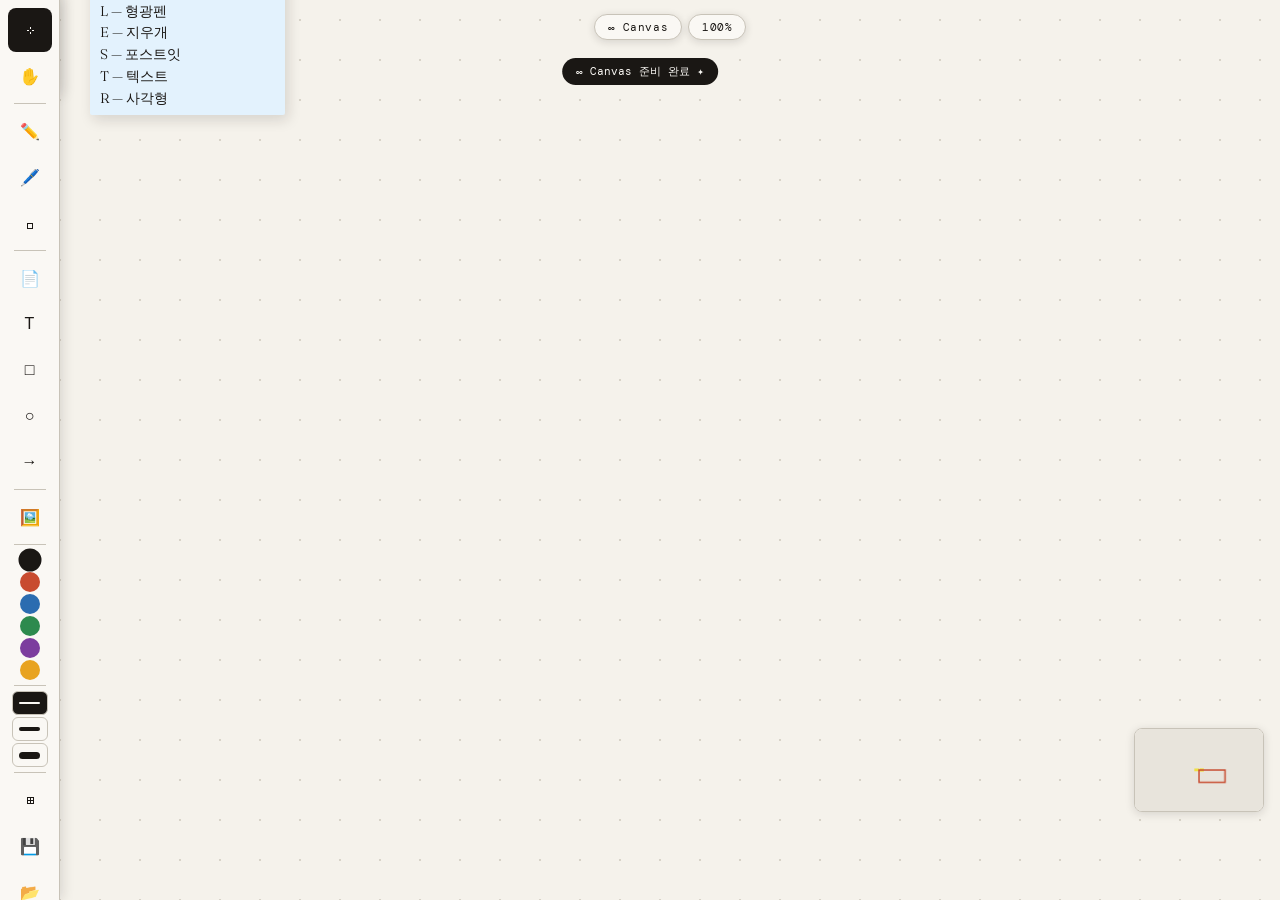
==== whiteboard-fixed.html @ ab0dd19e "Add files via upload" ====
<!DOCTYPE html>
<html lang="ko">
<head>
<meta charset="UTF-8">
<meta name="viewport" content="width=device-width, initial-scale=1.0, viewport-fit=cover, maximum-scale=1.0">
<meta name="apple-mobile-web-app-capable" content="yes">
<meta name="apple-mobile-web-app-status-bar-style" content="default">
<meta name="theme-color" content="#f5f2eb">
<title>∞ Canvas</title>
<style>
@import url('https://fonts.googleapis.com/css2?family=DM+Mono:wght@400;500&family=Fraunces:ital,opsz,wght@0,9..144,300;1,9..144,300&display=swap');

/* ══════════════════════════════════════════
   ROOT TOKENS
══════════════════════════════════════════ */
:root {
  --bg:#f5f2eb; --grid:#d8d3c8; --ink:#1a1714;
  --panel:#faf8f4; --border:#c8c3b8; --shadow:rgba(26,23,20,0.14);
  --accent:#c84b2f; --accent2:#2b6cb0;
  /* layout sizes – overridden by JS */
  --tb-w: 60px;   /* sidebar width  (≥768px) */
  --tb-h: 60px;   /* bottom bar h   (<768px) */
  --safe-b: env(safe-area-inset-bottom, 0px);
  --safe-t: env(safe-area-inset-top,    0px);
  --safe-l: env(safe-area-inset-left,   0px);
  --safe-r: env(safe-area-inset-right,  0px);
}

/* ── Reset ── */
*{margin:0;padding:0;box-sizing:border-box;}
html,body{width:100%;height:100%;overflow:hidden;}
body{
  font-family:'DM Mono',monospace;
  background:var(--bg);
  user-select:none;-webkit-user-select:none;
  touch-action:none;
  -webkit-tap-highlight-color:transparent;
}

/* ══════════════════════════════════════════
   CANVAS LAYERS
══════════════════════════════════════════ */
#grid{
  position:fixed;inset:0;pointer-events:none;z-index:0;
  background-image:radial-gradient(circle,var(--grid) 1.5px,transparent 1.5px);
  background-size:40px 40px;
}
#viewport{position:fixed;overflow:hidden;z-index:1;}
#board{position:absolute;top:0;left:0;transform-origin:0 0;will-change:transform;}
#svg-layer{position:absolute;top:0;left:0;width:1px;height:1px;overflow:visible;pointer-events:none;}
#preview-canvas{position:fixed;pointer-events:none;z-index:500;}

/* Selection lasso */
#sel-rect{
  position:fixed;border:1.5px solid var(--accent2);
  background:rgba(43,108,176,0.08);pointer-events:none;
  display:none;z-index:600;border-radius:2px;
}
.el.lasso-hover>.el-body{outline:2px dashed var(--accent2);outline-offset:2px;}

/* ══════════════════════════════════════════
   ELEMENTS (sticky / text / image)
══════════════════════════════════════════ */
.el{position:absolute;}
.el-body{width:100%;height:100%;border-radius:2px;}
.el-handles{display:none;position:absolute;inset:-1px;pointer-events:none;}
.el.selected>.el-body{outline:2px solid var(--accent2);outline-offset:2px;}
.el.selected>.el-handles{display:block;}

.h-move{position:absolute;inset:0;cursor:move;pointer-events:all;}
.h-resize{
  position:absolute;width:12px;height:12px;
  background:white;border:2px solid var(--accent2);border-radius:2px;pointer-events:all;
}
.h-resize.nw{top:-6px;left:-6px;cursor:nw-resize;}
.h-resize.ne{top:-6px;right:-6px;cursor:ne-resize;}
.h-resize.se{bottom:-6px;right:-6px;cursor:se-resize;}
.h-resize.sw{bottom:-6px;left:-6px;cursor:sw-resize;}
.h-resize.n{top:-6px;left:calc(50% - 6px);cursor:n-resize;}
.h-resize.s{bottom:-6px;left:calc(50% - 6px);cursor:s-resize;}
.h-resize.e{top:calc(50% - 6px);right:-6px;cursor:e-resize;}
.h-resize.w{top:calc(50% - 6px);left:-6px;cursor:w-resize;}

/* Touch: bigger hit targets */
@media(pointer:coarse){
  .h-resize{width:20px;height:20px;}
  .h-resize.nw{top:-10px;left:-10px;}
  .h-resize.ne{top:-10px;right:-10px;}
  .h-resize.se{bottom:-10px;right:-10px;}
  .h-resize.sw{bottom:-10px;left:-10px;}
  .h-resize.n{top:-10px;left:calc(50% - 10px);}
  .h-resize.s{bottom:-10px;left:calc(50% - 10px);}
  .h-resize.e{top:calc(50% - 10px);right:-10px;}
  .h-resize.w{top:calc(50% - 10px);left:-10px;}
}

/* Sticky */
.sticky-body{
  padding:10px;display:flex;flex-direction:column;
  box-shadow:3px 5px 14px var(--shadow);min-width:120px;min-height:90px;
}
.sticky-bar{display:flex;justify-content:flex-end;gap:4px;margin-bottom:6px;flex-shrink:0;}
.sticky-btn{
  width:18px;height:18px;border:none;border-radius:50%;
  background:rgba(0,0,0,0.18);color:rgba(0,0,0,0.6);font-size:10px;cursor:pointer;
  display:flex;align-items:center;justify-content:center;
}
.sticky-btn:hover{opacity:.7;}
.sticky-body textarea{
  flex:1;border:none;background:transparent;resize:none;
  font-family:'Fraunces',serif;font-size:14px;font-weight:300;line-height:1.55;
  color:var(--ink);outline:none;cursor:text;min-height:60px;
}

/* Text */
.text-body{
  padding:4px 6px;min-width:60px;min-height:30px;white-space:pre-wrap;
  word-break:break-word;font-family:'Fraunces',serif;font-weight:300;
  line-height:1.4;outline:none;cursor:text;background:transparent;
}

/* Image */
.image-body{display:block;width:100%;height:100%;object-fit:contain;pointer-events:none;border-radius:1px;}

/* ══════════════════════════════════════════
   SHARED BUTTON / DOT / STROKE STYLES
══════════════════════════════════════════ */
.tbtn{
  display:flex;align-items:center;justify-content:center;
  border:none;border-radius:8px;background:transparent;
  cursor:pointer;font-size:16px;color:var(--ink);
  transition:background .12s,transform .1s;
  position:relative;flex-shrink:0;
  -webkit-tap-highlight-color:transparent;
}
.tbtn:active{transform:scale(.93);}
.tbtn.active{background:var(--ink);color:var(--panel);}

/* tooltip — desktop only */
@media(hover:hover){
  .tbtn[data-tip]:hover{background:rgba(0,0,0,0.07);transform:translateY(-1px);}
  .tbtn[data-tip]:hover::after{
    content:attr(data-tip);position:absolute;
    background:var(--ink);color:var(--panel);font-size:10px;
    padding:3px 7px;border-radius:5px;white-space:nowrap;pointer-events:none;z-index:9999;
  }
}

.cdot{
  border-radius:50%;cursor:pointer;border:2px solid transparent;
  transition:transform .1s,border-color .1s;flex-shrink:0;
}
.cdot:hover{transform:scale(1.2);}
.cdot.active{border-color:var(--ink);transform:scale(1.15);}

.sbtn{
  display:flex;align-items:center;justify-content:center;
  border:1.5px solid var(--border);border-radius:6px;
  cursor:pointer;background:transparent;transition:background .12s;flex-shrink:0;
}
.sbtn:hover{background:rgba(0,0,0,0.07);}
.sbtn.active{background:var(--ink);}
.sbtn.active .sline{background:var(--panel);}
.sline{border-radius:99px;background:var(--ink);width:60%;}

.sep{background:var(--border);flex-shrink:0;}

/* ══════════════════════════════════════════
   ★ SIDEBAR TOOLBAR  (≥ 768 px wide)
══════════════════════════════════════════ */
#toolbar{
  position:fixed;left:0;top:0;bottom:0;
  width:var(--tb-w);
  z-index:1000;
  background:var(--panel);
  border-right:1.5px solid var(--border);
  box-shadow:2px 0 12px var(--shadow);
  display:flex;flex-direction:column;align-items:center;
  padding:8px 0;
  gap:2px;
  overflow:hidden;
  /* safe area */
  padding-top:calc(8px + var(--safe-t));
  padding-bottom:calc(8px + var(--safe-b));
  padding-left:var(--safe-l);
}

/* sidebar button sizes */
#toolbar .tbtn{width:44px;height:44px;font-size:16px;}
#toolbar .tbtn[data-tip]:hover::after{left:calc(100% + 8px);top:50%;transform:translateY(-50%);}
#toolbar .cdot{width:20px;height:20px;}
#toolbar .sbtn{width:36px;height:24px;}
#toolbar .sep{width:32px;height:1px;margin:3px 0;}

/* ══════════════════════════════════════════
   ★ BOTTOM TOOLBAR  (< 768 px wide)
══════════════════════════════════════════ */
@media(max-width:767px){
  #toolbar{
    /* reset sidebar */
    left:0;right:0;bottom:0;top:auto;
    width:100%;height:auto;
    flex-direction:row;
    border-right:none;border-top:1.5px solid var(--border);
    box-shadow:0 -2px 12px var(--shadow);
    padding:6px 8px;
    padding-bottom:calc(6px + var(--safe-b));
    padding-left:calc(8px + var(--safe-l));
    padding-right:calc(8px + var(--safe-r));
    overflow-x:auto;overflow-y:hidden;
    scrollbar-width:none;
    -webkit-overflow-scrolling:touch;
    justify-content:flex-start;
    gap:3px;
  }
  #toolbar::-webkit-scrollbar{display:none;}
  #toolbar .tbtn{width:40px;height:40px;font-size:18px;flex-shrink:0;}
  #toolbar .cdot{width:22px;height:22px;flex-shrink:0;}
  #toolbar .sbtn{width:30px;height:30px;flex-shrink:0;}
  #toolbar .sep{width:1px;height:28px;margin:0 2px;}
  /* tooltip 비활성 */
  #toolbar .tbtn[data-tip]:hover::after{display:none;}
}

/* ══════════════════════════════════════════
   TOPBAR
══════════════════════════════════════════ */
#topbar{
  position:fixed;z-index:1000;
  display:flex;align-items:center;gap:6px;
  pointer-events:none;
}
#topbar>*{pointer-events:all;}

/* desktop: top-center */
#topbar{
  top:calc(14px + var(--safe-t));
  left:calc(var(--tb-w) + var(--safe-l));
  right:0;
  justify-content:center;
}
.pill{
  background:var(--panel);border:1.5px solid var(--border);border-radius:999px;
  padding:5px 13px;font-size:11px;color:var(--ink);
  box-shadow:0 2px 8px var(--shadow);letter-spacing:.05em;white-space:nowrap;
}
#zoom-pill{cursor:pointer;min-width:54px;text-align:center;}
#zoom-pill:hover{background:rgba(0,0,0,0.06);}

/* mobile: top-right corner */
@media(max-width:767px){
  #topbar{
    top:calc(10px + var(--safe-t));
    left:auto;
    right:calc(10px + var(--safe-r));
    justify-content:flex-end;
  }
  #title-pill{display:none;}
  .pill{padding:4px 10px;font-size:10px;}
}

/* ══════════════════════════════════════════
   CONTEXT MENU
══════════════════════════════════════════ */
#ctx{
  position:fixed;z-index:9999;background:var(--panel);
  border:1.5px solid var(--border);border-radius:10px;
  box-shadow:0 8px 30px var(--shadow);padding:6px;display:none;min-width:140px;
}
.citem{
  padding:9px 14px;border-radius:6px;cursor:pointer;font-size:13px;color:var(--ink);
  transition:background .1s;
}
.citem:hover,.citem:active{background:rgba(0,0,0,0.07);}
.citem.danger{color:var(--accent);}
.cdiv{height:1px;background:var(--border);margin:4px 0;}

/* ══════════════════════════════════════════
   SNACKBAR
══════════════════════════════════════════ */
#snack{
  position:fixed;left:50%;
  transform:translateX(-50%) translateY(-8px);
  background:var(--ink);color:var(--panel);
  font-size:11px;padding:6px 14px;border-radius:999px;
  opacity:0;transition:opacity .2s,transform .2s;
  z-index:9999;pointer-events:none;white-space:nowrap;
}
#snack.show{opacity:1;transform:translateX(-50%) translateY(0);}

/* desktop: below topbar */
#snack{top:58px;}
@media(max-width:767px){
  #snack{top:calc(50px + var(--safe-t));}
}

/* ══════════════════════════════════════════
   MINIMAP
══════════════════════════════════════════ */
#minimap{
  position:fixed;right:16px;
  width:130px;height:84px;
  background:var(--panel);border:1.5px solid var(--border);border-radius:8px;
  overflow:hidden;box-shadow:0 2px 10px var(--shadow);z-index:999;
  bottom:calc(var(--tb-h) + 8px);  /* updated by JS */
}
/* hide on small screens */
@media(max-width:767px){
  #minimap{display:none;}
}

/* ══════════════════════════════════════════
   CURSOR OVERRIDES
══════════════════════════════════════════ */
body[data-tool="pan"] #viewport{cursor:grab;}
body[data-tool="pan"].panning #viewport{cursor:grabbing;}
body[data-tool="pen"] #viewport,
body[data-tool="highlight"] #viewport,
body[data-tool="eraser"] #viewport,
body[data-tool="rect"] #viewport,
body[data-tool="circle"] #viewport,
body[data-tool="arrow"] #viewport{cursor:crosshair;}
body[data-tool="text"] #viewport{cursor:text;}
body[data-tool="select"] #viewport{cursor:default;}
</style>
</head>
<body data-tool="select">

<div id="grid"></div>
<canvas id="preview-canvas"></canvas>
<div id="sel-rect"></div>

<div id="topbar">
  <div class="pill" id="title-pill">∞ Canvas</div>
  <div class="pill" id="zoom-pill" onclick="resetView()">100%</div>
</div>

<div id="ctx">
  <div class="citem" onclick="ctxDo('front')">↑ 맨 앞으로</div>
  <div class="citem" onclick="ctxDo('back')">↓ 맨 뒤로</div>
  <div class="cdiv"></div>
  <div class="citem" onclick="ctxDo('dup')">⊞ 복제</div>
  <div class="cdiv"></div>
  <div class="citem danger" onclick="ctxDo('del')">✕ 삭제</div>
</div>

<div id="snack"></div>

<div id="viewport">
  <div id="board">
    <svg id="svg-layer"></svg>
  </div>
</div>

<canvas id="minimap" width="130" height="84"></canvas>

<!-- ══ TOOLBAR ══ -->
<div id="toolbar">
  <!-- 도구 선택 -->
  <button class="tbtn active" id="t-select"    data-tip="선택 (V)"    onclick="setTool('select')">⊹</button>
  <button class="tbtn"        id="t-pan"        data-tip="이동 (H)"    onclick="setTool('pan')">✋</button>
  <div class="sep"></div>
  <!-- 그리기 -->
  <button class="tbtn" id="t-pen"       data-tip="펜 (P)"       onclick="setTool('pen')">✏️</button>
  <button class="tbtn" id="t-highlight" data-tip="형광펜 (L)"    onclick="setTool('highlight')">🖊️</button>
  <button class="tbtn" id="t-eraser"    data-tip="지우개 (E)"    onclick="setTool('eraser')">◻</button>
  <div class="sep"></div>
  <!-- 요소 추가 -->
  <button class="tbtn" id="t-sticky" data-tip="포스트잇 (S)"  onclick="addSticky()">📄</button>
  <button class="tbtn" id="t-text"   data-tip="텍스트 (T)"    onclick="setTool('text')">T</button>
  <button class="tbtn" id="t-rect"   data-tip="사각형 (R)"    onclick="setTool('rect')">□</button>
  <button class="tbtn" id="t-circle" data-tip="원 (C)"        onclick="setTool('circle')">○</button>
  <button class="tbtn" id="t-arrow"  data-tip="화살표 (A)"    onclick="setTool('arrow')">→</button>
  <div class="sep"></div>
  <!-- 이미지 -->
  <button class="tbtn" data-tip="이미지" onclick="document.getElementById('img-in').click()">🖼️</button>
  <div class="sep"></div>
  <!-- 색상 -->
  <div class="cdot active" style="background:#1a1714" data-c="#1a1714" onclick="setColor(this)"></div>
  <div class="cdot" style="background:#c84b2f" data-c="#c84b2f" onclick="setColor(this)"></div>
  <div class="cdot" style="background:#2b6cb0" data-c="#2b6cb0" onclick="setColor(this)"></div>
  <div class="cdot" style="background:#2d8a4e" data-c="#2d8a4e" onclick="setColor(this)"></div>
  <div class="cdot" style="background:#7c3d9e" data-c="#7c3d9e" onclick="setColor(this)"></div>
  <div class="cdot" style="background:#e8a320" data-c="#e8a320" onclick="setColor(this)"></div>
  <div class="sep"></div>
  <!-- 선 굵기 -->
  <button class="sbtn active" data-sw="2"  onclick="setStroke(this,2)"><div class="sline" style="height:2px"></div></button>
  <button class="sbtn"        data-sw="5"  onclick="setStroke(this,5)"><div class="sline" style="height:4px"></div></button>
  <button class="sbtn"        data-sw="10" onclick="setStroke(this,10)"><div class="sline" style="height:7px"></div></button>
  <div class="sep"></div>
  <!-- 유틸 -->
  <button class="tbtn" data-tip="그리드 (G)"  onclick="toggleGrid()">⊞</button>
  <button class="tbtn" data-tip="저장 Ctrl+S" onclick="saveBoard()">💾</button>
  <button class="tbtn" data-tip="불러오기"     onclick="document.getElementById('load-in').click()">📂</button>
  <button class="tbtn" data-tip="전체 지우기"  onclick="clearAll()">🗑️</button>
</div>

<input type="file" id="img-in"  accept="image/*"       style="display:none" onchange="handleImg(event)">
<input type="file" id="load-in" accept=".canvas,.json" style="display:none" onchange="loadBoard(event)">

<script>
/* ════════════════════════════════════════════════════════
   GLOBALS
════════════════════════════════════════════════════════ */
const vp    = document.getElementById('viewport');
const board = document.getElementById('board');
const svgl  = document.getElementById('svg-layer');
const pCvs  = document.getElementById('preview-canvas');
const pCtx  = pCvs.getContext('2d');
const mmCvs = document.getElementById('minimap');
const mmCtx = mmCvs.getContext('2d');
const selRect = document.getElementById('sel-rect');

let T = {x:0, y:0, s:1};
let tool='select', color='#1a1714', sw=2;

let panning=false, panOrigin={x:0,y:0};
let drawing=false, drawPts=[], livePth=null, shapeA=null;
let dragging=null;
let resizing=null;
let selected=null;
let selectedEls=[];
let lasso=null;
let touchLasso=null;
let touchPanOrigin=null;
let ctxEl=null;
let strokes=[];
let zTop=10;
let gridOn=true;
let longPressTimer=null;

/* ════════════════════════════════════════════════════════
   RESPONSIVE LAYOUT
════════════════════════════════════════════════════════ */
const MOBILE_BP = 767; // px

function isMobile(){ return window.innerWidth <= MOBILE_BP; }

function syncLayout(){
  const tb = document.getElementById('toolbar');
  const mm = document.getElementById('minimap');
  const tbRect = tb.getBoundingClientRect();

  if(isMobile()){
    // bottom bar layout
    const tbH = tbRect.height;
    document.documentElement.style.setProperty('--tb-h', tbH+'px');
    document.documentElement.style.setProperty('--tb-w', '0px');
    // viewport: full width, shrunk from bottom
    vp.style.cssText = `top:0;left:0;right:0;bottom:${tbH}px;`;
    pCvs.style.cssText = `top:0;left:0;right:0;bottom:${tbH}px;width:${window.innerWidth}px;height:${window.innerHeight - tbH}px;`;
    pCvs.width  = window.innerWidth;
    pCvs.height = window.innerHeight - tbH;
  } else {
    // sidebar layout
    const tbW = tbRect.width;
    document.documentElement.style.setProperty('--tb-w', tbW+'px');
    document.documentElement.style.setProperty('--tb-h', '80px');
    // viewport: shrunk from left
    vp.style.cssText = `top:0;left:${tbW}px;right:0;bottom:0;`;
    pCvs.style.cssText = `top:0;left:${tbW}px;right:0;bottom:0;width:${window.innerWidth - tbW}px;height:${window.innerHeight}px;`;
    pCvs.width  = window.innerWidth - tbW;
    pCvs.height = window.innerHeight;
    // minimap position
    if(mm) mm.style.bottom = '88px';
  }
  updateGrid();
  updateMinimap();
}

window.addEventListener('resize', ()=>{ syncLayout(); });
window.addEventListener('orientationchange', ()=>setTimeout(syncLayout, 250));

/* ════════════════════════════════════════════════════════
   TRANSFORM
════════════════════════════════════════════════════════ */
function applyT(){
  board.style.transform = `translate(${T.x}px,${T.y}px) scale(${T.s})`;
  document.getElementById('zoom-pill').textContent = Math.round(T.s*100)+'%';
  updateGrid(); updateMinimap();
}
function getVpRect(){ return vp.getBoundingClientRect(); }
function s2b(sx,sy){
  const r=getVpRect();
  return {x:(sx-r.left-T.x)/T.s, y:(sy-r.top-T.y)/T.s};
}
function b2s(bx,by){
  const r=getVpRect();
  return {x:r.left+bx*T.s+T.x, y:r.top+by*T.s+T.y};
}
function resetView(){ T={x:0,y:0,s:1}; applyT(); }

function updateGrid(){
  const g = document.getElementById('grid');
  if(!gridOn){ g.style.display='none'; return; }
  g.style.display='block';
  const sz = 40*T.s;
  g.style.backgroundSize = `${sz}px ${sz}px`;
  g.style.backgroundPosition = `${T.x%sz}px ${T.y%sz}px`;
}
function toggleGrid(){ gridOn=!gridOn; updateGrid(); }

/* ════════════════════════════════════════════════════════
   TOOL / COLOR / STROKE
════════════════════════════════════════════════════════ */
function setTool(t){
  tool=t;
  document.body.setAttribute('data-tool',t);
  document.querySelectorAll('.tbtn[id^="t-"]').forEach(b=>b.classList.remove('active'));
  const btn=document.getElementById('t-'+t);
  if(btn) btn.classList.add('active');
  deselectAll(); closeCtx();
}
function setColor(el){
  document.querySelectorAll('.cdot').forEach(d=>d.classList.remove('active'));
  el.classList.add('active'); color=el.dataset.c;
}
function setStroke(el,v){
  document.querySelectorAll('.sbtn').forEach(b=>b.classList.remove('active'));
  el.classList.add('active'); sw=v;
}

/* ════════════════════════════════════════════════════════
   SELECTION
════════════════════════════════════════════════════════ */
function select(el, additive=false){
  if(!additive) deselectAll();
  if(selectedEls.includes(el)) return;
  selectedEls.push(el);
  selected=el;
  el.classList.add('selected');
  el.querySelector('.el-handles').style.display='block';
}
function deselectAll(){
  selectedEls.forEach(el=>{
    el.classList.remove('selected');
    el.querySelector('.el-handles').style.display='none';
  });
  selectedEls=[]; selected=null;
}

/* ════════════════════════════════════════════════════════
   LASSO
════════════════════════════════════════════════════════ */
function showSelRect(l){
  const x=Math.min(l.x0,l.x1), y=Math.min(l.y0,l.y1);
  const w=Math.abs(l.x1-l.x0), h=Math.abs(l.y1-l.y0);
  selRect.style.cssText=`display:block;left:${x}px;top:${y}px;width:${w}px;height:${h}px;`;
}
function hideSelRect(){ selRect.style.display='none'; }
function highlightLasso(l){
  const sx=Math.min(l.x0,l.x1), sy=Math.min(l.y0,l.y1);
  const ex=Math.max(l.x0,l.x1), ey=Math.max(l.y0,l.y1);
  board.querySelectorAll('.el').forEach(el=>{
    const bx=parseFloat(el.style.left), by=parseFloat(el.style.top);
    const bw=parseFloat(el.style.width), bh=parseFloat(el.style.height);
    const s2=b2s(bx,by), se=b2s(bx+bw,by+bh);
    el.classList.toggle('lasso-hover', se.x>sx&&s2.x<ex&&se.y>sy&&s2.y<ey);
  });
}
function finalizeLasso(l){
  const sx=Math.min(l.x0,l.x1), sy=Math.min(l.y0,l.y1);
  const ex=Math.max(l.x0,l.x1), ey=Math.max(l.y0,l.y1);
  deselectAll();
  if(ex-sx<5 && ey-sy<5) return;
  board.querySelectorAll('.el').forEach(el=>{
    el.classList.remove('lasso-hover');
    const bx=parseFloat(el.style.left), by=parseFloat(el.style.top);
    const bw=parseFloat(el.style.width), bh=parseFloat(el.style.height);
    const s2=b2s(bx,by), se=b2s(bx+bw,by+bh);
    if(se.x>sx&&s2.x<ex&&se.y>sy&&s2.y<ey) select(el,true);
  });
}

/* ════════════════════════════════════════════════════════
   WHEEL ZOOM
════════════════════════════════════════════════════════ */
vp.addEventListener('wheel',e=>{
  e.preventDefault(); closeCtx();
  const f = e.deltaY<0 ? 1.09 : 0.92;
  const ns = Math.min(8, Math.max(0.08, T.s*f));
  const r=getVpRect();
  const lx=e.clientX-r.left, ly=e.clientY-r.top;
  T.x = lx-(lx-T.x)*(ns/T.s);
  T.y = ly-(ly-T.y)*(ns/T.s);
  T.s=ns; applyT();
},{passive:false});

/* ════════════════════════════════════════════════════════
   MOUSE — DOWN / MOVE / UP
════════════════════════════════════════════════════════ */
vp.addEventListener('mousedown',e=>{
  if(e.button===2) return;
  closeCtx();
  if(e.button===1 || tool==='pan'){
    panning=true;
    const r=getVpRect();
    panOrigin={x:e.clientX-r.left-T.x, y:e.clientY-r.top-T.y};
    document.body.classList.add('panning');
    e.preventDefault(); return;
  }
  const bp=s2b(e.clientX,e.clientY);
  if(tool==='pen'||tool==='highlight'){
    drawing=true; drawPts=[bp];
    livePth=mkSvg('path');
    livePth.setAttribute('fill','none');
    livePth.setAttribute('stroke', tool==='highlight'?color+'99':color);
    livePth.setAttribute('stroke-width', tool==='highlight'?sw*4:sw);
    livePth.setAttribute('stroke-linecap','round');
    livePth.setAttribute('stroke-linejoin','round');
    svgl.appendChild(livePth); return;
  }
  if(tool==='eraser'){drawing=true; eraseAt(bp); return;}
  if(tool==='rect'||tool==='circle'||tool==='arrow'){drawing=true; shapeA=bp; return;}
  if(tool==='text'){ addText(bp); return; }
  if(tool==='select'){
    if(!e.target.closest('.el')){
      deselectAll();
      lasso={x0:e.clientX,y0:e.clientY,x1:e.clientX,y1:e.clientY};
      showSelRect(lasso);
      e.preventDefault();
    }
  }
});

window.addEventListener('mousemove',e=>{
  if(panning){
    const r=getVpRect();
    T.x=e.clientX-r.left-panOrigin.x; T.y=e.clientY-r.top-panOrigin.y; applyT(); return;
  }
  if(dragging){
    const bp=s2b(e.clientX,e.clientY);
    if(dragging.els){
      dragging.els.forEach(d=>{ d.el.style.left=(bp.x-d.ox)+'px'; d.el.style.top=(bp.y-d.oy)+'px'; });
    } else {
      dragging.el.style.left=(bp.x-dragging.ox)+'px';
      dragging.el.style.top =(bp.y-dragging.oy)+'px';
    }
    updateMinimap(); return;
  }
  if(resizing){ doResize(e.clientX,e.clientY); return; }
  if(lasso){ lasso.x1=e.clientX; lasso.y1=e.clientY; showSelRect(lasso); highlightLasso(lasso); return; }
  if(!drawing) return;
  const bp=s2b(e.clientX,e.clientY);
  if(tool==='pen'||tool==='highlight'){ drawPts.push(bp); if(livePth) livePth.setAttribute('d',pts2path(drawPts)); }
  if(tool==='eraser') eraseAt(bp);
  if((tool==='rect'||tool==='circle'||tool==='arrow')&&shapeA) previewShape(shapeA,bp);
});

window.addEventListener('mouseup',e=>{
  document.body.classList.remove('panning');
  if(panning){ panning=false; return; }
  if(dragging){ dragging=null; updateMinimap(); return; }
  if(resizing){ resizing=null; updateMinimap(); return; }
  if(lasso){ finalizeLasso(lasso); lasso=null; hideSelRect(); return; }
  if(!drawing) return;
  drawing=false;
  pCtx.clearRect(0,0,pCvs.width,pCvs.height);
  if(tool==='pen'||tool==='highlight'){
    if(drawPts.length>1){
      const col=tool==='highlight'?color+'99':color;
      const lw=tool==='highlight'?sw*4:sw;
      const attrs={d:pts2path(drawPts),stroke:col,'stroke-width':lw,fill:'none','stroke-linecap':'round','stroke-linejoin':'round'};
      livePth && setAttrs(livePth,attrs);
      strokes.push({kind:'path',attrs,svgEl:livePth});
    } else { livePth && svgl.removeChild(livePth); }
    livePth=null; drawPts=[];
  }
  if((tool==='rect'||tool==='circle'||tool==='arrow')&&shapeA){
    const bp=s2b(e.clientX,e.clientY);
    if(Math.abs(bp.x-shapeA.x)>4||Math.abs(bp.y-shapeA.y)>4) finalizeShape(shapeA,bp);
    shapeA=null;
  }
});

/* ════════════════════════════════════════════════════════
   CONTEXT MENU
════════════════════════════════════════════════════════ */
vp.addEventListener('contextmenu',e=>{
  e.preventDefault();
  const el=e.target.closest('.el');
  if(el) showCtxMenu(el, e.clientX, e.clientY);
});
document.addEventListener('click',()=>closeCtx());
function showCtxMenu(el,cx,cy){
  ctxEl=el;
  const m=document.getElementById('ctx');
  const mw=150, mh=160;
  let lx=cx, ly=cy;
  if(lx+mw>innerWidth)  lx=innerWidth-mw-8;
  if(ly+mh>innerHeight) ly=cy-mh-8;
  m.style.left=lx+'px'; m.style.top=ly+'px'; m.style.display='block';
}
function closeCtx(){ document.getElementById('ctx').style.display='none'; }
function ctxDo(a){
  if(!ctxEl) return; closeCtx();
  if(a==='del'){
    const targets=selectedEls.length>0?[...selectedEls]:[ctxEl];
    targets.forEach(e=>e.remove());
    selectedEls=[]; selected=null; updateMinimap();
  }
  if(a==='dup') duplicateEl(ctxEl);
  if(a==='front') ctxEl.style.zIndex=++zTop;
  if(a==='back')  ctxEl.style.zIndex=1;
}

/* ════════════════════════════════════════════════════════
   LONG-PRESS (mobile context menu)
════════════════════════════════════════════════════════ */
function startLongPress(target,cx,cy){
  longPressTimer=setTimeout(()=>{
    const el=target.closest('.el');
    if(el) showCtxMenu(el, cx, cy);
  },500);
}
function cancelLongPress(){ clearTimeout(longPressTimer); longPressTimer=null; }

/* ════════════════════════════════════════════════════════
   SVG HELPERS
════════════════════════════════════════════════════════ */
function mkSvg(tag){ return document.createElementNS('http://www.w3.org/2000/svg',tag); }
function setAttrs(el,attrs){ for(const[k,v] of Object.entries(attrs)) el.setAttribute(k,v); }
function pts2path(pts){
  if(pts.length<2) return '';
  let d=`M${pts[0].x},${pts[0].y}`;
  for(let i=1;i<pts.length;i++){
    const p=pts[i-1],c=pts[i];
    d+=` Q${p.x},${p.y} ${(p.x+c.x)/2},${(p.y+c.y)/2}`;
  }
  return d;
}

function previewShape(a,b){
  pCtx.clearRect(0,0,pCvs.width,pCvs.height);
  const cr=pCvs.getBoundingClientRect();
  const sa=b2s(a.x,a.y), sb=b2s(b.x,b.y);
  const ssa={x:sa.x-cr.left, y:sa.y-cr.top};
  const ssb={x:sb.x-cr.left, y:sb.y-cr.top};
  pCtx.save();
  pCtx.strokeStyle=color; pCtx.lineWidth=sw*T.s; pCtx.lineCap='round'; pCtx.lineJoin='round';
  if(tool==='rect') pCtx.strokeRect(ssa.x,ssa.y,ssb.x-ssa.x,ssb.y-ssa.y);
  if(tool==='circle'){
    const rx=(ssb.x-ssa.x)/2,ry=(ssb.y-ssa.y)/2;
    pCtx.beginPath(); pCtx.ellipse(ssa.x+rx,ssa.y+ry,Math.abs(rx),Math.abs(ry),0,0,Math.PI*2); pCtx.stroke();
  }
  if(tool==='arrow'){
    pCtx.beginPath(); pCtx.moveTo(ssa.x,ssa.y); pCtx.lineTo(ssb.x,ssb.y); pCtx.stroke();
    const ang=Math.atan2(ssb.y-ssa.y,ssb.x-ssa.x), hl=(12+sw*2)*T.s;
    pCtx.beginPath();
    pCtx.moveTo(ssb.x,ssb.y); pCtx.lineTo(ssb.x-hl*Math.cos(ang-.45),ssb.y-hl*Math.sin(ang-.45));
    pCtx.moveTo(ssb.x,ssb.y); pCtx.lineTo(ssb.x-hl*Math.cos(ang+.45),ssb.y-hl*Math.sin(ang+.45));
    pCtx.stroke();
  }
  pCtx.restore();
}

function finalizeShape(a,b){
  if(tool==='rect'){
    const x=Math.min(a.x,b.x),y=Math.min(a.y,b.y),w=Math.abs(b.x-a.x),h=Math.abs(b.y-a.y);
    const el=mkSvg('rect');
    const attrs={x,y,width:w,height:h,fill:'none',stroke:color,'stroke-width':sw,'stroke-linecap':'round'};
    setAttrs(el,attrs); svgl.appendChild(el); strokes.push({kind:'rect',attrs,svgEl:el});
  }
  if(tool==='circle'){
    const cx=(a.x+b.x)/2,cy=(a.y+b.y)/2,rx=Math.abs(b.x-a.x)/2,ry=Math.abs(b.y-a.y)/2;
    const el=mkSvg('ellipse');
    const attrs={cx,cy,rx,ry,fill:'none',stroke:color,'stroke-width':sw};
    setAttrs(el,attrs); svgl.appendChild(el); strokes.push({kind:'ellipse',attrs,svgEl:el});
  }
  if(tool==='arrow'){
    const g=mkSvg('g'), line=mkSvg('line');
    setAttrs(line,{x1:a.x,y1:a.y,x2:b.x,y2:b.y,stroke:color,'stroke-width':sw,'stroke-linecap':'round'});
    const ang=Math.atan2(b.y-a.y,b.x-a.x),hl=12+sw*2;
    const d=`M${b.x},${b.y} L${b.x-hl*Math.cos(ang-.45)},${b.y-hl*Math.sin(ang-.45)} M${b.x},${b.y} L${b.x-hl*Math.cos(ang+.45)},${b.y-hl*Math.sin(ang+.45)}`;
    const path=mkSvg('path');
    setAttrs(path,{d,stroke:color,'stroke-width':sw,'stroke-linecap':'round',fill:'none'});
    g.appendChild(line); g.appendChild(path); svgl.appendChild(g);
    strokes.push({kind:'arrow',svgEl:g,attrs:{x1:a.x,y1:a.y,x2:b.x,y2:b.y,stroke:color,'stroke-width':sw,hl,d}});
  }
  updateMinimap();
}

/* ════════════════════════════════════════════════════════
   ERASER
════════════════════════════════════════════════════════ */
function eraseAt(bp){
  const r=18/T.s;
  for(let i=strokes.length-1;i>=0;i--){
    try{
      const bb=strokes[i].svgEl.getBBox();
      if(bp.x>=bb.x-r&&bp.x<=bb.x+bb.width+r&&bp.y>=bb.y-r&&bp.y<=bb.y+bb.height+r){
        svgl.removeChild(strokes[i].svgEl); strokes.splice(i,1);
      }
    }catch(e){}
  }
}

/* ════════════════════════════════════════════════════════
   ELEMENT SYSTEM
════════════════════════════════════════════════════════ */
function makeEl(x,y,w,h){
  const el=document.createElement('div');
  el.className='el';
  el.style.cssText=`left:${x}px;top:${y}px;width:${w}px;height:${h}px;z-index:${++zTop};`;
  return el;
}

function addHandles(el){
  const hc=document.createElement('div');
  hc.className='el-handles';

  const mv=document.createElement('div'); mv.className='h-move';
  function startMove(cx,cy){
    if(tool!=='select') return;
    if(!selectedEls.includes(el)){ deselectAll(); select(el); }
    el.style.zIndex=++zTop;
    const bp=s2b(cx,cy);
    if(selectedEls.length>1){
      dragging={els:selectedEls.map(e2=>({el:e2,ox:bp.x-parseFloat(e2.style.left),oy:bp.y-parseFloat(e2.style.top)}))};
    } else {
      dragging={el,ox:bp.x-parseFloat(el.style.left),oy:bp.y-parseFloat(el.style.top)};
    }
  }
  mv.addEventListener('mousedown',e=>{ if(e.button!==0) return; e.stopPropagation(); e.preventDefault(); startMove(e.clientX,e.clientY); });
  mv.addEventListener('touchstart',e=>{ if(e.touches.length!==1) return; e.stopPropagation(); e.preventDefault(); startMove(e.touches[0].clientX,e.touches[0].clientY); cancelLongPress(); },{passive:false});
  hc.appendChild(mv);

  ['nw','n','ne','e','se','s','sw','w'].forEach(dir=>{
    const rh=document.createElement('div'); rh.className=`h-resize ${dir}`;
    function startResize(cx,cy){
      const r0={x:parseFloat(el.style.left),y:parseFloat(el.style.top),w:parseFloat(el.style.width),h:parseFloat(el.style.height)};
      resizing={el,dir,r0,m0:s2b(cx,cy)};
    }
    rh.addEventListener('mousedown',e=>{ e.stopPropagation(); e.preventDefault(); startResize(e.clientX,e.clientY); });
    rh.addEventListener('touchstart',e=>{ if(e.touches.length!==1) return; e.stopPropagation(); e.preventDefault(); startResize(e.touches[0].clientX,e.touches[0].clientY); },{passive:false});
    hc.appendChild(rh);
  });
  el.appendChild(hc);
}

function doResize(cx,cy){
  if(!resizing) return;
  const {el,dir,r0,m0}=resizing;
  const cur=s2b(cx,cy), dx=cur.x-m0.x, dy=cur.y-m0.y;
  let {x,y,w,h}=r0;
  const MW=60,MH=40;
  if(dir.includes('e')){w=Math.max(MW,r0.w+dx);}
  if(dir.includes('s')){h=Math.max(MH,r0.h+dy);}
  if(dir.includes('w')){ const nw=Math.max(MW,r0.w-dx); x=r0.x+r0.w-nw; w=nw; }
  if(dir.includes('n')){ const nh=Math.max(MH,r0.h-dy); y=r0.y+r0.h-nh; h=nh; }
  el.style.left=x+'px'; el.style.top=y+'px'; el.style.width=w+'px'; el.style.height=h+'px';
}

function attachSelectClick(el){
  el.addEventListener('mousedown',e=>{
    if(tool!=='select') return;
    e.stopPropagation();
    const add=e.shiftKey||e.metaKey||e.ctrlKey;
    if(!add && !selectedEls.includes(el)) deselectAll();
    select(el, add || selectedEls.includes(el));
    el.style.zIndex=++zTop;
    const bp=s2b(e.clientX,e.clientY);
    if(selectedEls.length>1){
      dragging={els:selectedEls.map(e2=>({el:e2,ox:bp.x-parseFloat(e2.style.left),oy:bp.y-parseFloat(e2.style.top)}))};
    } else {
      dragging={el,ox:bp.x-parseFloat(el.style.left),oy:bp.y-parseFloat(el.style.top)};
    }
    e.preventDefault();
  });
  el.addEventListener('touchstart',e=>{
    if(tool!=='select'||e.touches.length!==1) return;
    e.stopPropagation();
    const t=e.touches[0];
    startLongPress(e.target, t.clientX, t.clientY);
    if(!selectedEls.includes(el)) deselectAll();
    select(el,false);
    el.style.zIndex=++zTop;
    const bp=s2b(t.clientX,t.clientY);
    if(selectedEls.length>1){
      dragging={els:selectedEls.map(e2=>({el:e2,ox:bp.x-parseFloat(e2.style.left),oy:bp.y-parseFloat(e2.style.top)}))};
    } else {
      dragging={el,ox:bp.x-parseFloat(el.style.left),oy:bp.y-parseFloat(el.style.top)};
    }
    e.preventDefault();
  },{passive:false});
}

/* ════════════════════════════════════════════════════════
   TOUCH EVENTS (global — pan / draw / lasso)
════════════════════════════════════════════════════════ */
vp.addEventListener('touchstart',e=>{
  cancelLongPress();
  if(e.touches.length===2) return; // pinch handled separately
  if(e.touches.length!==1) return;
  const t=e.touches[0];
  closeCtx();

  if(tool==='pan'){
    const r=getVpRect();
    touchPanOrigin={x:t.clientX-r.left-T.x, y:t.clientY-r.top-T.y};
    document.body.classList.add('panning');
    e.preventDefault(); return;
  }
  const bp=s2b(t.clientX,t.clientY);
  if(tool==='pen'||tool==='highlight'){
    drawing=true; drawPts=[bp];
    livePth=mkSvg('path');
    livePth.setAttribute('fill','none');
    livePth.setAttribute('stroke',tool==='highlight'?color+'99':color);
    livePth.setAttribute('stroke-width',tool==='highlight'?sw*4:sw);
    livePth.setAttribute('stroke-linecap','round');
    livePth.setAttribute('stroke-linejoin','round');
    svgl.appendChild(livePth); e.preventDefault(); return;
  }
  if(tool==='eraser'){ drawing=true; eraseAt(bp); e.preventDefault(); return; }
  if(tool==='rect'||tool==='circle'||tool==='arrow'){ drawing=true; shapeA=bp; e.preventDefault(); return; }
  if(tool==='text'){ addText(bp); e.preventDefault(); return; }
  if(tool==='select'){
    if(!e.target.closest('.el')){
      deselectAll();
      touchLasso={x0:t.clientX,y0:t.clientY,x1:t.clientX,y1:t.clientY};
      startLongPress(e.target, t.clientX, t.clientY);
      showSelRect(touchLasso);
      e.preventDefault();
    }
  }
},{passive:false});

window.addEventListener('touchmove',e=>{
  if(e.touches.length===2) return;
  if(e.touches.length!==1) return;
  cancelLongPress();
  const t=e.touches[0];
  if(touchPanOrigin){
    const r=getVpRect();
    T.x=t.clientX-r.left-touchPanOrigin.x; T.y=t.clientY-r.top-touchPanOrigin.y; applyT(); e.preventDefault(); return;
  }
  if(dragging){
    const bp=s2b(t.clientX,t.clientY);
    if(dragging.els){ dragging.els.forEach(d=>{ d.el.style.left=(bp.x-d.ox)+'px'; d.el.style.top=(bp.y-d.oy)+'px'; }); }
    else { dragging.el.style.left=(bp.x-dragging.ox)+'px'; dragging.el.style.top=(bp.y-dragging.oy)+'px'; }
    updateMinimap(); e.preventDefault(); return;
  }
  if(resizing){ doResize(t.clientX,t.clientY); updateMinimap(); e.preventDefault(); return; }
  if(touchLasso){ touchLasso.x1=t.clientX; touchLasso.y1=t.clientY; showSelRect(touchLasso); highlightLasso(touchLasso); e.preventDefault(); return; }
  if(!drawing) return;
  e.preventDefault();
  const bp=s2b(t.clientX,t.clientY);
  if(tool==='pen'||tool==='highlight'){ drawPts.push(bp); if(livePth) livePth.setAttribute('d',pts2path(drawPts)); }
  if(tool==='eraser') eraseAt(bp);
  if((tool==='rect'||tool==='circle'||tool==='arrow')&&shapeA) previewShape(shapeA,bp);
},{passive:false});

window.addEventListener('touchend',e=>{
  cancelLongPress();
  document.body.classList.remove('panning');
  if(touchPanOrigin){ touchPanOrigin=null; return; }
  if(dragging){ dragging=null; updateMinimap(); return; }
  if(resizing){ resizing=null; updateMinimap(); return; }
  if(touchLasso){ finalizeLasso(touchLasso); touchLasso=null; hideSelRect(); return; }
  if(!drawing) return;
  drawing=false;
  pCtx.clearRect(0,0,pCvs.width,pCvs.height);
  const lastT=e.changedTouches[0];
  if(tool==='pen'||tool==='highlight'){
    if(drawPts.length>1){
      const col=tool==='highlight'?color+'99':color, lw=tool==='highlight'?sw*4:sw;
      const attrs={d:pts2path(drawPts),stroke:col,'stroke-width':lw,fill:'none','stroke-linecap':'round','stroke-linejoin':'round'};
      livePth && setAttrs(livePth,attrs);
      strokes.push({kind:'path',attrs,svgEl:livePth});
    } else { livePth && svgl.removeChild(livePth); }
    livePth=null; drawPts=[];
  }
  if((tool==='rect'||tool==='circle'||tool==='arrow')&&shapeA){
    const bp=s2b(lastT.clientX,lastT.clientY);
    if(Math.abs(bp.x-shapeA.x)>4||Math.abs(bp.y-shapeA.y)>4) finalizeShape(shapeA,bp);
    shapeA=null;
  }
});

/* ════════════════════════════════════════════════════════
   PINCH ZOOM
════════════════════════════════════════════════════════ */
let ltDist=null;
vp.addEventListener('touchstart',e=>{
  if(e.touches.length===2)
    ltDist=Math.hypot(e.touches[0].clientX-e.touches[1].clientX,e.touches[0].clientY-e.touches[1].clientY);
},{passive:true});
vp.addEventListener('touchmove',e=>{
  if(e.touches.length===2){
    e.preventDefault();
    const d=Math.hypot(e.touches[0].clientX-e.touches[1].clientX,e.touches[0].clientY-e.touches[1].clientY);
    if(ltDist){
      const ns=Math.min(8,Math.max(0.08,T.s*(d/ltDist)));
      const r=getVpRect();
      const mx=(e.touches[0].clientX+e.touches[1].clientX)/2-r.left;
      const my=(e.touches[0].clientY+e.touches[1].clientY)/2-r.top;
      T.x=mx-(mx-T.x)*(ns/T.s); T.y=my-(my-T.y)*(ns/T.s); T.s=ns; applyT();
    }
    ltDist=d;
  }
},{passive:false});

/* ════════════════════════════════════════════════════════
   STICKY
════════════════════════════════════════════════════════ */
const SC=['#fff9c4','#fce4ec','#e3f2fd','#e8f5e9','#f3e5f5','#fff3e0'];
let sci=0;
function addSticky(opts={}){
  const r=getVpRect();
  const c=s2b(r.left+vp.offsetWidth/2,r.top+vp.offsetHeight/2);
  const x=opts.x??c.x-100, y=opts.y??c.y-80;
  const w=opts.w??200, h=opts.h??170;
  const bg=opts.bg??SC[sci++%SC.length];
  const el=makeEl(x,y,w,h);
  el.dataset.kind='sticky';
  const body=document.createElement('div');
  body.className='el-body sticky-body';
  body.style.background=bg;
  body.innerHTML=`<div class="sticky-bar">
    <button class="sticky-btn" onclick="cycleStickyBg(this.closest('.el'))">◐</button>
    <button class="sticky-btn" onclick="this.closest('.el').remove();updateMinimap()">✕</button>
  </div><textarea placeholder="메모...">${opts.text??''}</textarea>`;
  const ta=body.querySelector('textarea');
  ta.addEventListener('mousedown',e=>e.stopPropagation());
  ta.addEventListener('touchstart',e=>e.stopPropagation(),{passive:true});
  el.appendChild(body);
  addHandles(el); attachSelectClick(el);
  board.appendChild(el);
  if(!opts.x) setTimeout(()=>ta.focus(),50);
  updateMinimap(); return el;
}
function cycleStickyBg(el){
  const b=el.querySelector('.sticky-body');
  b.style.background=SC[(SC.indexOf(b.style.background)+1)%SC.length];
}

/* ════════════════════════════════════════════════════════
   TEXT
════════════════════════════════════════════════════════ */
function addText(bp,opts={}){
  const x=opts.x??bp.x, y=opts.y??bp.y;
  const el=makeEl(x,y,opts.w??200,opts.h??50);
  el.dataset.kind='text';
  const body=document.createElement('div');
  body.className='el-body text-body';
  body.contentEditable=true; body.spellcheck=false;
  body.style.color=opts.color??color;
  body.style.fontSize=(opts.fontSize??Math.max(12,Math.round(22/T.s)))+'px';
  body.textContent=opts.text??'';
  body.addEventListener('mousedown',e=>e.stopPropagation());
  body.addEventListener('touchstart',e=>e.stopPropagation(),{passive:true});
  body.addEventListener('blur',()=>{ if(!body.textContent.trim()&&!opts.text){el.remove();return;} updateMinimap(); });
  el.appendChild(body);
  addHandles(el); attachSelectClick(el);
  board.appendChild(el);
  setTimeout(()=>{ body.focus(); placeCursorAtEnd(body); setTool('select'); },50);
  updateMinimap(); return el;
}
function placeCursorAtEnd(el){
  const r=document.createRange(); r.selectNodeContents(el); r.collapse(false);
  const s=window.getSelection(); s.removeAllRanges(); s.addRange(r);
}

/* ════════════════════════════════════════════════════════
   IMAGE
════════════════════════════════════════════════════════ */
function addImage(src,opts={}){
  const r=getVpRect();
  const c=s2b(r.left+vp.offsetWidth/2,r.top+vp.offsetHeight/2);
  const el=makeEl(opts.x??c.x-150, opts.y??c.y-100, opts.w??320, opts.h??240);
  el.dataset.kind='image';
  const img=document.createElement('img');
  img.className='el-body image-body'; img.src=src;
  el.appendChild(img);
  addHandles(el); attachSelectClick(el);
  board.appendChild(el); updateMinimap(); return el;
}
function handleImg(evt){
  const f=evt.target.files[0]; if(!f) return;
  const r=new FileReader();
  r.onload=e=>{ addImage(e.target.result); showSnack('이미지 추가됨'); };
  r.readAsDataURL(f); evt.target.value='';
}

/* ════════════════════════════════════════════════════════
   DUPLICATE
════════════════════════════════════════════════════════ */
function duplicateEl(el){
  const kind=el.dataset.kind;
  const x=parseFloat(el.style.left)+20, y=parseFloat(el.style.top)+20;
  const w=parseFloat(el.style.width), h=parseFloat(el.style.height);
  if(kind==='sticky'){ addSticky({x,y,w,h,bg:el.querySelector('.sticky-body').style.background,text:el.querySelector('textarea').value}); }
  else if(kind==='text'){ const b=el.querySelector('.text-body'); addText({},{x,y,w,h,text:b.textContent,color:b.style.color,fontSize:parseFloat(b.style.fontSize)}); }
  else if(kind==='image'){ addImage(el.querySelector('img').src,{x,y,w,h}); }
  updateMinimap();
}

/* ════════════════════════════════════════════════════════
   KEYBOARD
════════════════════════════════════════════════════════ */
document.addEventListener('keydown',e=>{
  const ae=document.activeElement;
  if(ae?.tagName==='TEXTAREA'||ae?.isContentEditable) return;
  const map={v:'select',h:'pan',p:'pen',l:'highlight',e:'eraser',r:'rect',c:'circle',a:'arrow',t:'text'};
  if(map[e.key]){ setTool(map[e.key]); return; }
  if(e.key==='s'&&!e.ctrlKey&&!e.metaKey){ addSticky(); return; }
  if((e.ctrlKey||e.metaKey)&&e.key==='s'){ e.preventDefault(); saveBoard(); return; }
  if((e.ctrlKey||e.metaKey)&&e.key==='d'){ e.preventDefault(); (selectedEls.length?[...selectedEls]:(selected?[selected]:[])).forEach(duplicateEl); return; }
  if(e.key==='Delete'||e.key==='Backspace'){ (selectedEls.length?[...selectedEls]:(selected?[selected]:[])).forEach(el=>el.remove()); selectedEls=[]; selected=null; updateMinimap(); return; }
  if((e.ctrlKey||e.metaKey)&&e.key==='a'){ e.preventDefault(); deselectAll(); board.querySelectorAll('.el').forEach(el=>select(el,true)); return; }
  if(e.key==='Escape'){ deselectAll(); return; }
  if(e.key==='='||e.key==='+'){ T.s=Math.min(8,T.s*1.1); applyT(); }
  if(e.key==='-'){ T.s=Math.max(0.08,T.s*0.9); applyT(); }
  if(e.key==='0') resetView();
  if(e.key==='g') toggleGrid();
});

/* ════════════════════════════════════════════════════════
   MINIMAP
════════════════════════════════════════════════════════ */
function updateMinimap(){
  if(isMobile()) return;
  mmCtx.clearRect(0,0,130,84);
  mmCtx.fillStyle='#e8e4dc'; mmCtx.fillRect(0,0,130,84);
  const W=6000,H=6000,ox=W/2,oy=H/2,sx=130/W,sy=84/H;
  board.querySelectorAll('.el').forEach(el=>{
    const x=parseFloat(el.style.left)||0, y=parseFloat(el.style.top)||0;
    const w=parseFloat(el.style.width)||60, h=parseFloat(el.style.height)||40;
    const k=el.dataset.kind;
    mmCtx.fillStyle=k==='sticky'?'#f0e040':k==='image'?'#aac4ee':'#b0c4b0';
    mmCtx.fillRect((x+ox)*sx,(y+oy)*sy,w*sx,h*sy);
  });
  const vpW=vp.offsetWidth/T.s, vpH=vp.offsetHeight/T.s;
  const vpX=-T.x/T.s, vpY=-T.y/T.s;
  mmCtx.strokeStyle='#c84b2f'; mmCtx.lineWidth=1.5;
  mmCtx.strokeRect((vpX+ox)*sx,(vpY+oy)*sy,vpW*sx,vpH*sy);
}

/* ════════════════════════════════════════════════════════
   PASTE
════════════════════════════════════════════════════════ */
document.addEventListener('paste',e=>{
  const items=e.clipboardData?.items; if(!items) return;
  for(const item of items){
    if(item.type.startsWith('image/')){
      const r=new FileReader();
      r.onload=ev=>{ addImage(ev.target.result); showSnack('이미지 붙여넣기 완료'); };
      r.readAsDataURL(item.getAsFile());
    }
  }
});

/* ════════════════════════════════════════════════════════
   SAVE / LOAD
════════════════════════════════════════════════════════ */
function getStrokeAttrs(s){
  const a={};
  const keys=['d','stroke','stroke-width','fill','x','y','width','height','cx','cy','rx','ry','x1','y1','x2','y2','stroke-linecap','stroke-linejoin'];
  if(s.svgEl.getAttribute) keys.forEach(k=>{const v=s.svgEl.getAttribute(k);if(v!=null)a[k]=v;});
  if(s.kind==='arrow'){
    const ln=s.svgEl.querySelector('line'), pt=s.svgEl.querySelector('path');
    if(ln){a.x1=ln.getAttribute('x1');a.y1=ln.getAttribute('y1');a.x2=ln.getAttribute('x2');a.y2=ln.getAttribute('y2');a.stroke=ln.getAttribute('stroke');a['stroke-width']=ln.getAttribute('stroke-width');}
    if(pt) a.d=pt.getAttribute('d');
  }
  return a;
}
function saveBoard(){
  const data={version:3,transform:T,strokes:strokes.map(s=>({kind:s.kind,attrs:getStrokeAttrs(s)})),elements:[]};
  board.querySelectorAll('.el').forEach(el=>{
    const kind=el.dataset.kind;
    const rec={kind,x:parseFloat(el.style.left),y:parseFloat(el.style.top),w:parseFloat(el.style.width),h:parseFloat(el.style.height),z:parseInt(el.style.zIndex)||10};
    if(kind==='sticky'){rec.bg=el.querySelector('.sticky-body').style.background;rec.text=el.querySelector('textarea').value;}
    else if(kind==='text'){const b=el.querySelector('.text-body');rec.text=b.textContent;rec.color=b.style.color;rec.fontSize=parseFloat(b.style.fontSize);}
    else if(kind==='image') rec.src=el.querySelector('img').src;
    data.elements.push(rec);
  });
  const blob=new Blob([JSON.stringify(data,null,2)],{type:'application/json'});
  const url=URL.createObjectURL(blob);
  const a=document.createElement('a'); a.href=url; a.download='canvas-'+new Date().toISOString().slice(0,10)+'.canvas'; a.click(); URL.revokeObjectURL(url);
  showSnack('💾 저장 완료!');
}
function loadBoard(evt){
  const f=evt.target.files[0]; if(!f) return;
  const r=new FileReader();
  r.onload=e=>{ try{restoreBoard(JSON.parse(e.target.result));showSnack('📂 불러오기 완료!');}catch(err){showSnack('❌ 파일을 읽을 수 없습니다');} };
  r.readAsText(f); evt.target.value='';
}
function restoreBoard(data){
  board.querySelectorAll('.el').forEach(e=>e.remove());
  strokes.forEach(s=>{try{svgl.removeChild(s.svgEl);}catch(e){}});
  strokes=[]; selected=null; selectedEls=[]; dragging=null; resizing=null;
  pCtx.clearRect(0,0,pCvs.width,pCvs.height);
  if(data.transform){T=data.transform;applyT();}
  (data.strokes||[]).forEach(s=>{
    const{kind,attrs}=s;
    if(kind==='path'){ const el=mkSvg('path'); setAttrs(el,attrs); svgl.appendChild(el); strokes.push({kind,attrs,svgEl:el}); }
    else if(kind==='rect'){ const el=mkSvg('rect'); setAttrs(el,attrs); svgl.appendChild(el); strokes.push({kind,attrs,svgEl:el}); }
    else if(kind==='ellipse'){ const el=mkSvg('ellipse'); setAttrs(el,attrs); svgl.appendChild(el); strokes.push({kind,attrs,svgEl:el}); }
    else if(kind==='arrow'){
      const g=mkSvg('g'),ln=mkSvg('line'); setAttrs(ln,{x1:attrs.x1,y1:attrs.y1,x2:attrs.x2,y2:attrs.y2,stroke:attrs.stroke,'stroke-width':attrs['stroke-width'],'stroke-linecap':'round'});
      const pt=mkSvg('path'); setAttrs(pt,{d:attrs.d,stroke:attrs.stroke,'stroke-width':attrs['stroke-width'],'stroke-linecap':'round',fill:'none'});
      g.appendChild(ln); g.appendChild(pt); svgl.appendChild(g); strokes.push({kind,attrs,svgEl:g});
    }
  });
  (data.elements||[]).forEach(d=>{
    let el;
    if(d.kind==='sticky') el=addSticky({x:d.x,y:d.y,w:d.w,h:d.h,bg:d.bg,text:d.text});
    else if(d.kind==='text') el=addText({},{x:d.x,y:d.y,w:d.w,h:d.h,text:d.text,color:d.color,fontSize:d.fontSize});
    else if(d.kind==='image') el=addImage(d.src,{x:d.x,y:d.y,w:d.w,h:d.h});
    if(el&&d.z) el.style.zIndex=d.z;
  });
  updateMinimap();
}

/* ════════════════════════════════════════════════════════
   SNACK
════════════════════════════════════════════════════════ */
let snackT;
function showSnack(msg){
  const s=document.getElementById('snack');
  s.textContent=msg; s.classList.add('show');
  clearTimeout(snackT); snackT=setTimeout(()=>s.classList.remove('show'),2200);
}

/* ════════════════════════════════════════════════════════
   CLEAR
════════════════════════════════════════════════════════ */
function clearAll(){
  if(!confirm('모든 내용을 삭제할까요?')) return;
  board.querySelectorAll('.el').forEach(e=>e.remove());
  strokes.forEach(s=>{try{svgl.removeChild(s.svgEl);}catch(e){}});
  strokes=[]; selected=null; selectedEls=[];
  pCtx.clearRect(0,0,pCvs.width,pCvs.height);
  updateMinimap(); showSnack('보드 초기화 완료');
}

/* ════════════════════════════════════════════════════════
   INIT
════════════════════════════════════════════════════════ */
// First sync (before adding demo content so positions are correct)
syncLayout();
applyT();

// Demo stickies
addSticky({x:-220,y:-110,bg:'#fff9c4',w:220,h:200,
  text:'∞ Canvas\n\n마우스 휠/핀치 → 줌\n✋ 이동 툴로 캔버스 이동\n빈 곳 드래그 → 범위 선택\nCtrl+S → 저장'});
addSticky({x:30,y:-120,bg:'#e3f2fd',w:195,h:235,
  text:'단축키\nV — 선택\nH — 이동\nP — 펜\nL — 형광펜\nE — 지우개\nS — 포스트잇\nT — 텍스트\nR — 사각형\nC — 원\nA — 화살표\nDel — 삭제\nCtrl+A — 전체선택\nCtrl+D — 복제\nEsc — 해제\nG — 그리드'});

showSnack('∞ Canvas 준비 완료 ✦');
</script>
</body>
</html>
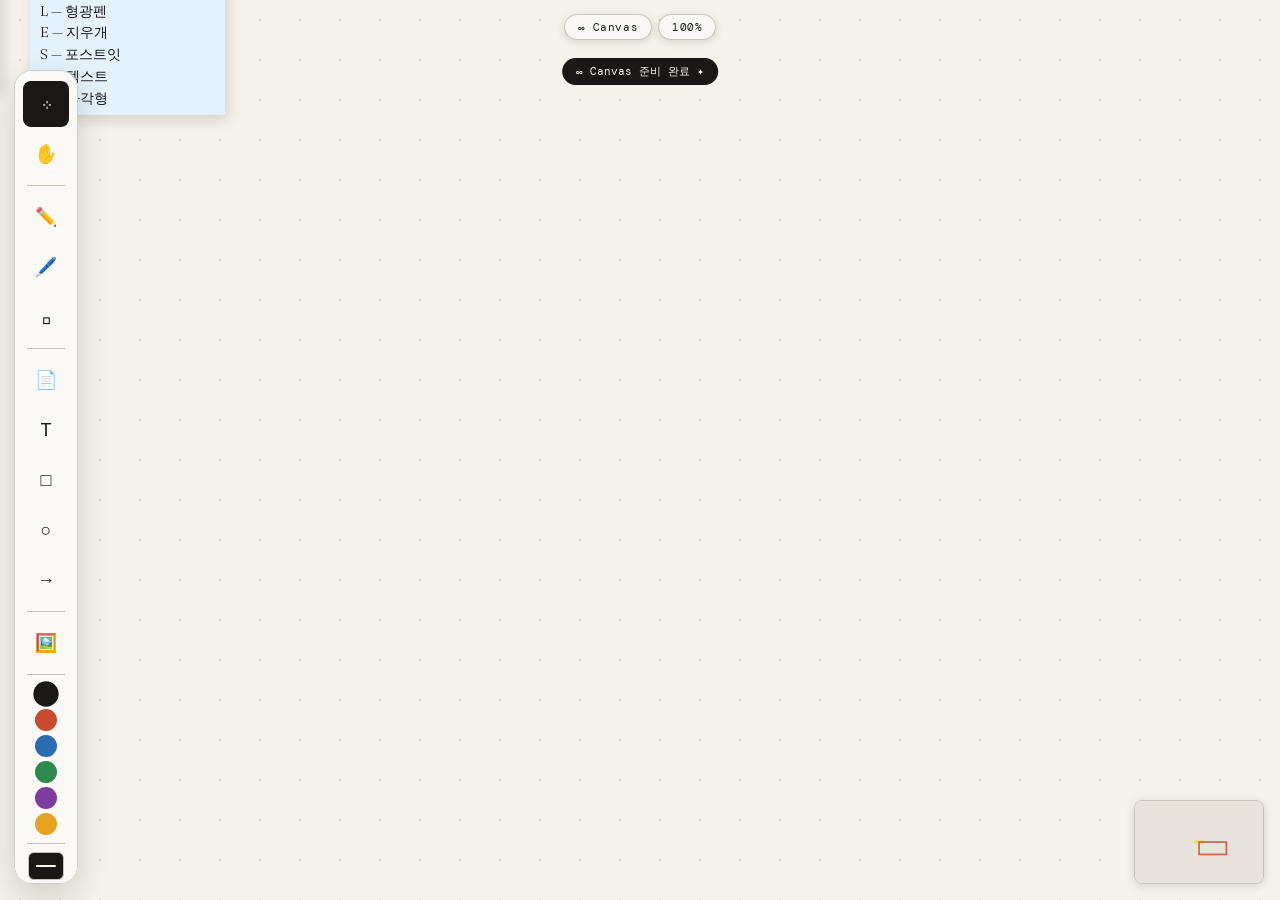
==== commit bf630ee3: "Add files via upload" ====
--- a/whiteboard-fixed.html
+++ b/whiteboard-fixed.html
@@ -166,59 +166,70 @@
 .sep{background:var(--border);flex-shrink:0;}
 
 /* ══════════════════════════════════════════
-   ★ SIDEBAR TOOLBAR  (≥ 768 px wide)
+   ★ FLOATING TOOLBAR (all platforms)
 ══════════════════════════════════════════ */
 #toolbar{
-  position:fixed;left:0;top:0;bottom:0;
-  width:var(--tb-w);
+  position:fixed;
+  left:calc(14px + var(--safe-l));
+  top:calc(70px + var(--safe-t));
   z-index:1000;
-  background:var(--panel);
-  border-right:1.5px solid var(--border);
-  box-shadow:2px 0 12px var(--shadow);
-  display:flex;flex-direction:column;align-items:center;
-  padding:8px 0;
-  gap:2px;
-  overflow:hidden;
-  /* safe area */
-  padding-top:calc(8px + var(--safe-t));
-  padding-bottom:calc(8px + var(--safe-b));
-  padding-left:var(--safe-l);
-}
-
-/* sidebar button sizes */
-#toolbar .tbtn{width:44px;height:44px;font-size:16px;}
+  width:clamp(52px, 6.2vw, 64px);
+  max-height:calc(100vh - var(--safe-t) - var(--safe-b) - 86px);
+  background:color-mix(in srgb, var(--panel) 88%, white 12%);
+  border:1.5px solid color-mix(in srgb, var(--border) 82%, white 18%);
+  border-radius:18px;
+  box-shadow:0 12px 32px rgba(26,23,20,0.16);
+  backdrop-filter:blur(10px);
+  -webkit-backdrop-filter:blur(10px);
+  display:flex;
+  flex-direction:column;
+  align-items:center;
+  gap:4px;
+  padding:10px 0;
+  overflow-y:auto;
+  overflow-x:hidden;
+  scrollbar-width:none;
+}
+#toolbar::-webkit-scrollbar{display:none;}
+#toolbar .tbtn{width:clamp(40px, 4.8vw, 46px);height:clamp(40px, 4.8vw, 46px);font-size:clamp(15px, 1.8vw, 18px);}
 #toolbar .tbtn[data-tip]:hover::after{left:calc(100% + 8px);top:50%;transform:translateY(-50%);}
-#toolbar .cdot{width:20px;height:20px;}
-#toolbar .sbtn{width:36px;height:24px;}
-#toolbar .sep{width:32px;height:1px;margin:3px 0;}
-
-/* ══════════════════════════════════════════
-   ★ BOTTOM TOOLBAR  (< 768 px wide)
-══════════════════════════════════════════ */
+#toolbar .cdot{width:clamp(18px, 2.1vw, 22px);height:clamp(18px, 2.1vw, 22px);}
+#toolbar .sbtn{width:clamp(30px, 3.8vw, 36px);height:clamp(22px, 2.8vw, 28px);}
+#toolbar .sep{width:60%;height:1px;margin:4px 0;}
+
+/* tablet tuning */
+@media(max-width:1024px){
+  #toolbar{
+    left:calc(12px + var(--safe-l));
+    top:calc(64px + var(--safe-t));
+    width:58px;
+    max-height:calc(100vh - var(--safe-t) - var(--safe-b) - 78px);
+    border-radius:16px;
+  }
+  #toolbar .tbtn{width:42px;height:42px;font-size:17px;}
+}
+
+/* phone: floating bottom rail */
 @media(max-width:767px){
   #toolbar{
-    /* reset sidebar */
-    left:0;right:0;bottom:0;top:auto;
-    width:100%;height:auto;
+    left:calc(10px + var(--safe-l));
+    right:calc(10px + var(--safe-r));
+    top:auto;
+    bottom:calc(10px + var(--safe-b));
+    width:auto;
+    max-height:none;
     flex-direction:row;
-    border-right:none;border-top:1.5px solid var(--border);
-    box-shadow:0 -2px 12px var(--shadow);
-    padding:6px 8px;
-    padding-bottom:calc(6px + var(--safe-b));
-    padding-left:calc(8px + var(--safe-l));
-    padding-right:calc(8px + var(--safe-r));
-    overflow-x:auto;overflow-y:hidden;
-    scrollbar-width:none;
-    -webkit-overflow-scrolling:touch;
     justify-content:flex-start;
     gap:3px;
-  }
-  #toolbar::-webkit-scrollbar{display:none;}
+    padding:8px 10px;
+    overflow-x:auto;
+    overflow-y:hidden;
+    border-radius:18px;
+  }
   #toolbar .tbtn{width:40px;height:40px;font-size:18px;flex-shrink:0;}
   #toolbar .cdot{width:22px;height:22px;flex-shrink:0;}
   #toolbar .sbtn{width:30px;height:30px;flex-shrink:0;}
   #toolbar .sep{width:1px;height:28px;margin:0 2px;}
-  /* tooltip 비활성 */
   #toolbar .tbtn[data-tip]:hover::after{display:none;}
 }
 
@@ -232,10 +243,10 @@
 }
 #topbar>*{pointer-events:all;}
 
-/* desktop: top-center */
+/* desktop/tablet: top-center */
 #topbar{
   top:calc(14px + var(--safe-t));
-  left:calc(var(--tb-w) + var(--safe-l));
+  left:0;
   right:0;
   justify-content:center;
 }
@@ -302,7 +313,7 @@
   width:130px;height:84px;
   background:var(--panel);border:1.5px solid var(--border);border-radius:8px;
   overflow:hidden;box-shadow:0 2px 10px var(--shadow);z-index:999;
-  bottom:calc(var(--tb-h) + 8px);  /* updated by JS */
+  bottom:16px;
 }
 /* hide on small screens */
 @media(max-width:767px){
@@ -441,29 +452,19 @@
   const mm = document.getElementById('minimap');
   const tbRect = tb.getBoundingClientRect();
 
-  if(isMobile()){
-    // bottom bar layout
-    const tbH = tbRect.height;
-    document.documentElement.style.setProperty('--tb-h', tbH+'px');
-    document.documentElement.style.setProperty('--tb-w', '0px');
-    // viewport: full width, shrunk from bottom
-    vp.style.cssText = `top:0;left:0;right:0;bottom:${tbH}px;`;
-    pCvs.style.cssText = `top:0;left:0;right:0;bottom:${tbH}px;width:${window.innerWidth}px;height:${window.innerHeight - tbH}px;`;
-    pCvs.width  = window.innerWidth;
-    pCvs.height = window.innerHeight - tbH;
-  } else {
-    // sidebar layout
-    const tbW = tbRect.width;
-    document.documentElement.style.setProperty('--tb-w', tbW+'px');
-    document.documentElement.style.setProperty('--tb-h', '80px');
-    // viewport: shrunk from left
-    vp.style.cssText = `top:0;left:${tbW}px;right:0;bottom:0;`;
-    pCvs.style.cssText = `top:0;left:${tbW}px;right:0;bottom:0;width:${window.innerWidth - tbW}px;height:${window.innerHeight}px;`;
-    pCvs.width  = window.innerWidth - tbW;
-    pCvs.height = window.innerHeight;
-    // minimap position
-    if(mm) mm.style.bottom = '88px';
-  }
+  document.documentElement.style.setProperty('--tb-w', '0px');
+  document.documentElement.style.setProperty('--tb-h', '0px');
+
+  vp.style.cssText = `top:0;left:0;right:0;bottom:0;`;
+  pCvs.style.cssText = `top:0;left:0;right:0;bottom:0;width:${window.innerWidth}px;height:${window.innerHeight}px;`;
+  pCvs.width  = window.innerWidth;
+  pCvs.height = window.innerHeight;
+
+  if(mm){
+    mm.style.bottom = isMobile() ? `${Math.ceil(tbRect.height) + 20}px` : '16px';
+    mm.style.right = '16px';
+  }
+
   updateGrid();
   updateMinimap();
 }
